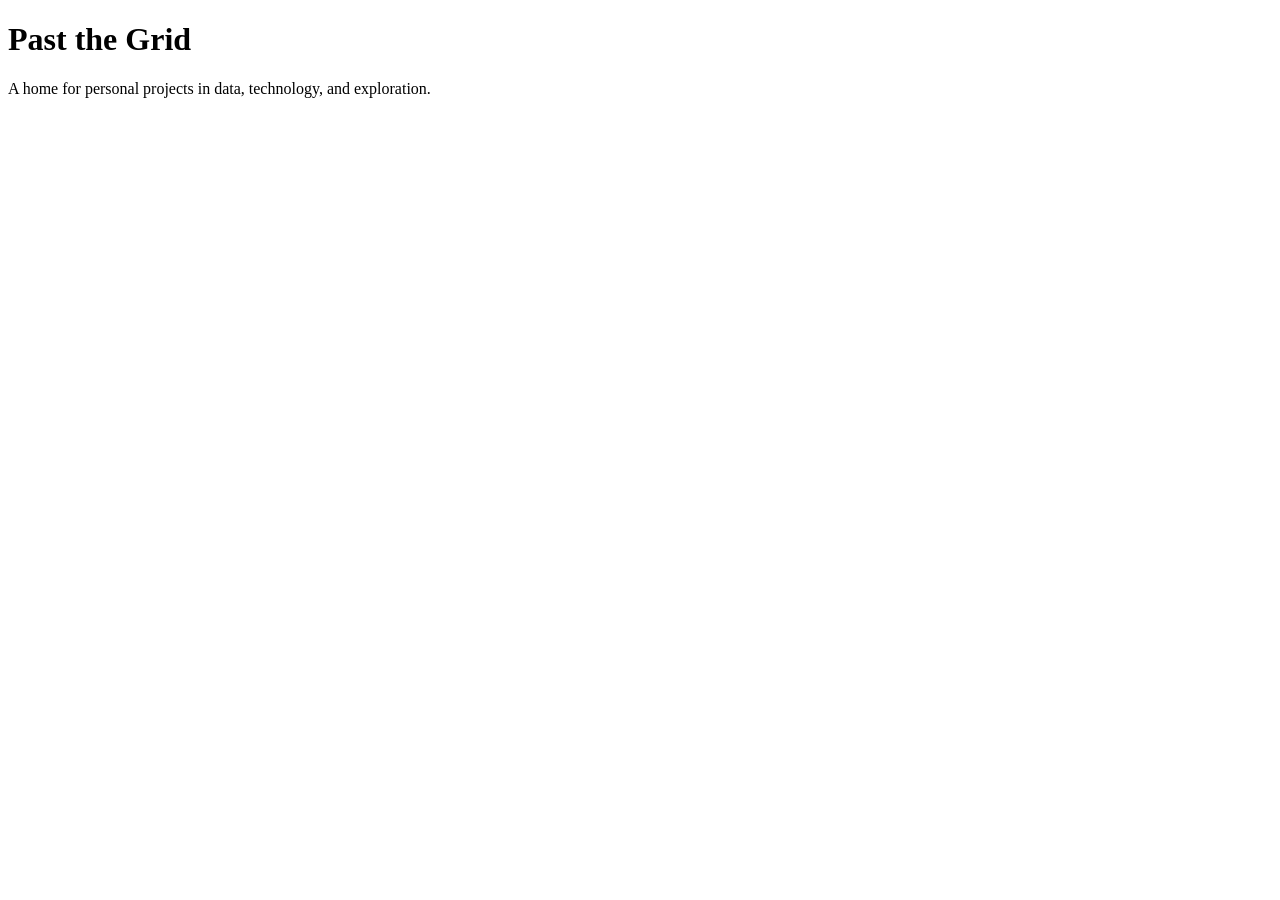
==== index.html @ f9f1a3c2 "Create index.html" ====
<!DOCTYPE html>
<html lang="en">
<head>
  <meta charset="UTF-8">
  <meta name="viewport" content="width=device-width, initial-scale=1">
  <title>Past the Grid</title>
</head>
<body>
  <h1>Past the Grid</h1>
  <p>A home for personal projects in data, technology, and exploration.</p>
</body>
</html>
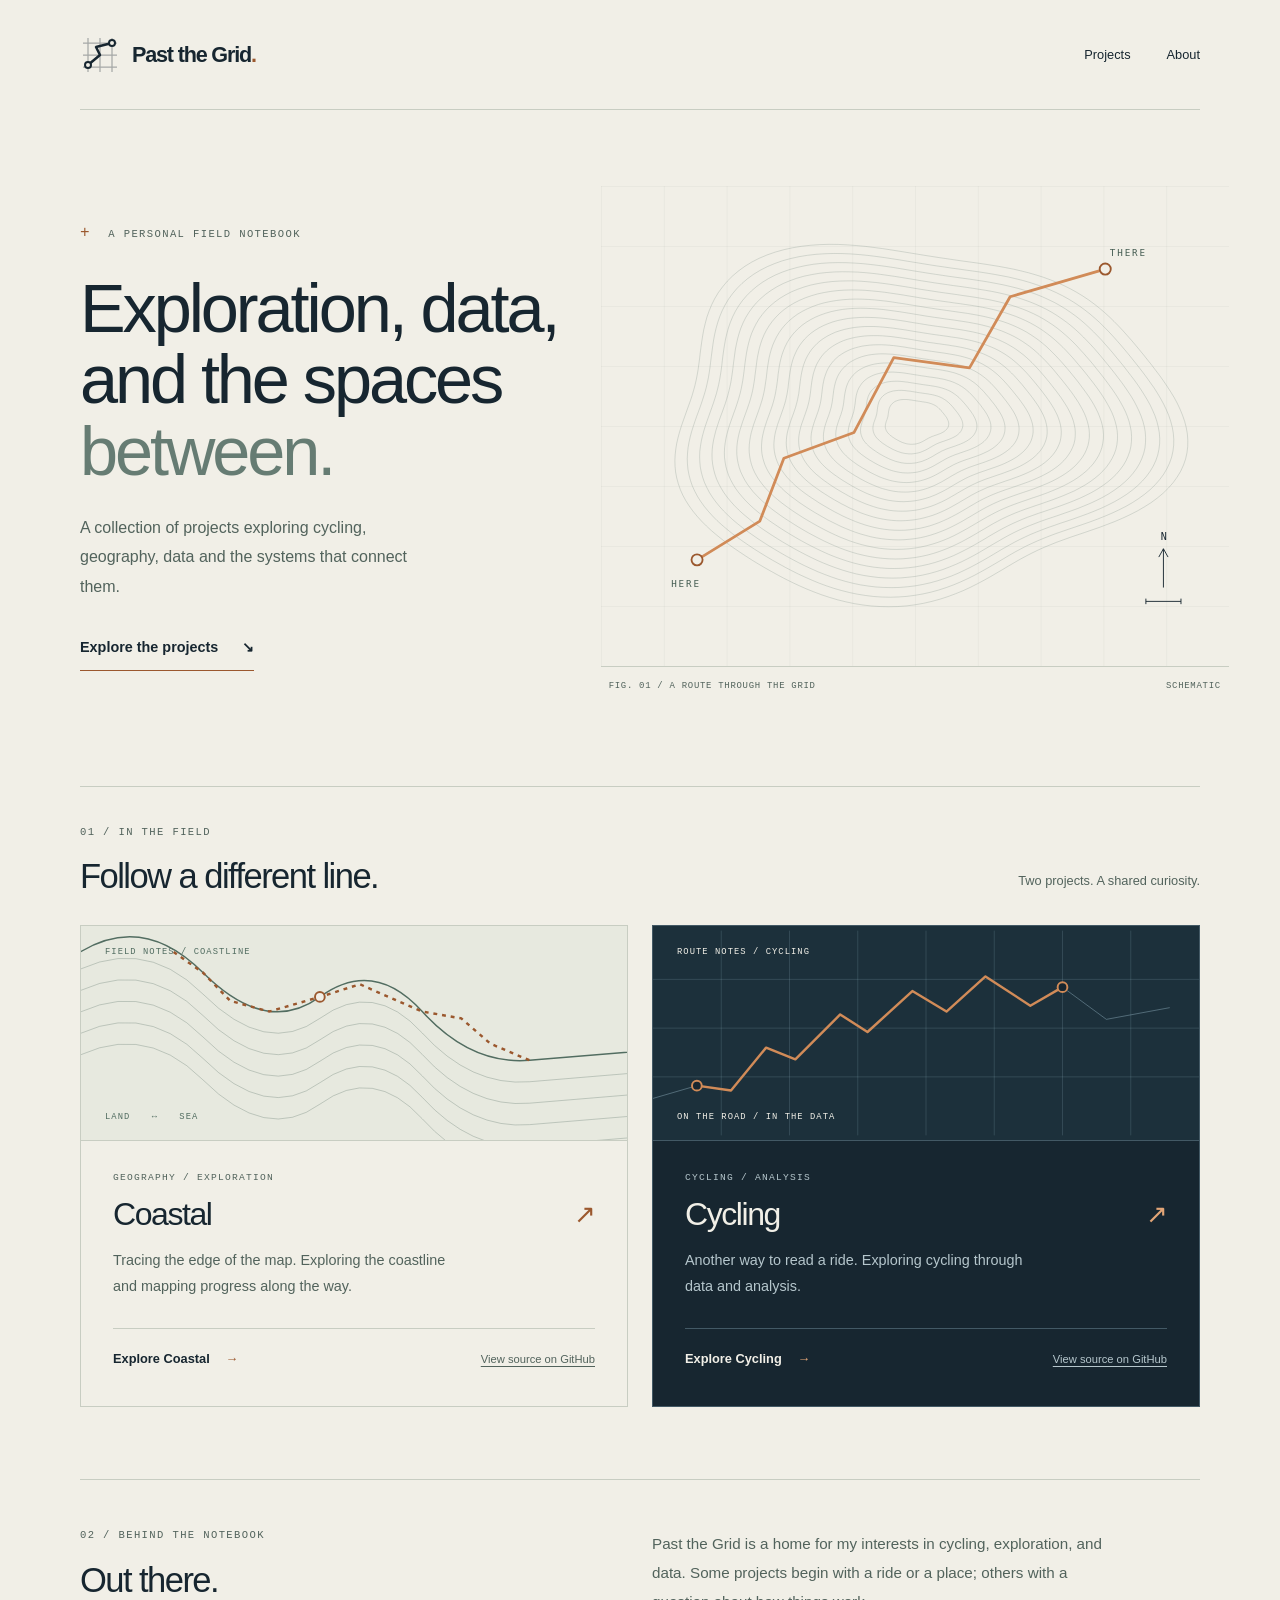
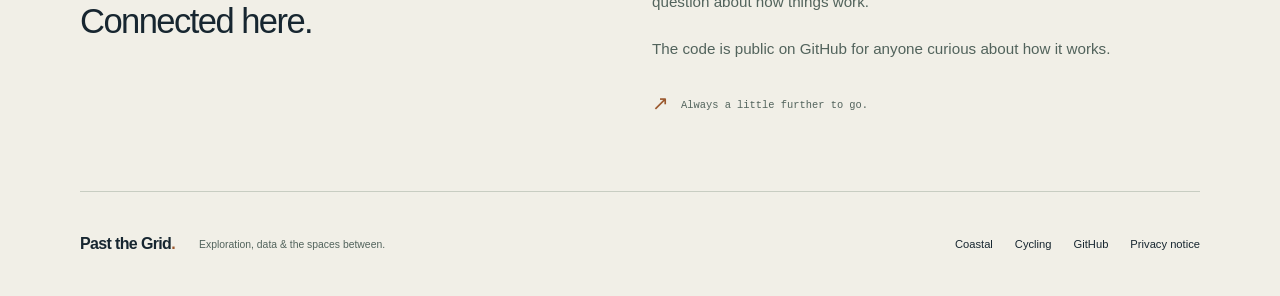
==== commit c43cb62b: "first draft of public homepage" ====
--- a/index.html
+++ b/index.html
@@ -3,10 +3,58 @@
 <head>
   <meta charset="UTF-8">
   <meta name="viewport" content="width=device-width, initial-scale=1">
-  <title>Past the Grid</title>
+  <meta name="description" content="A personal collection of projects exploring cycling, geography, data and the systems that connect them. Step into Past the Grid.">
+  <meta name="theme-color" content="#F1EFE7">
+  <title>Past the Grid — Exploration, data & the spaces between</title>
+  <link rel="icon" href="assets/favicon.svg" type="image/svg+xml">
+  <link rel="stylesheet" href="assets/identity.css">
+  <link rel="stylesheet" href="assets/home.css">
 </head>
 <body>
-  <h1>Past the Grid</h1>
-  <p>A home for personal projects in data, technology, and exploration.</p>
+  <a class="skip-link" href="#main">Skip to content</a>
+  <div class="page-shell">
+    <header class="site-header">
+      <a class="brand" href="./" aria-label="Past the Grid home"><img src="assets/symbol.svg" width="40" height="40" alt=""><span class="wordmark">Past the Grid<span class="brand-dot">.</span></span></a>
+      <nav aria-label="Main navigation"><a href="#projects">Projects</a><a href="#about">About</a></nav>
+    </header>
+    <main id="main">
+      <section class="hero" aria-labelledby="intro-heading">
+        <div class="hero-copy">
+          <p class="eyebrow"><span class="small-cross" aria-hidden="true">+</span> A personal field notebook</p>
+          <h1 id="intro-heading">Exploration, data,<br>and the spaces<br><span>between.</span></h1>
+          <p class="intro">A collection of projects exploring cycling, geography, data and the systems that connect them.</p>
+          <a class="text-link" href="#projects">Explore the projects <span aria-hidden="true">↘</span></a>
+        </div>
+        <div class="hero-map" aria-hidden="true">
+          <img src="assets/field-map.svg" width="680" height="520" alt="">
+          <div class="map-caption"><span>FIG. 01 / A ROUTE THROUGH THE GRID</span><span>SCHEMATIC</span></div>
+        </div>
+      </section>
+      <section id="projects" class="projects" aria-labelledby="projects-heading">
+        <div class="section-heading"><div><p class="eyebrow">01 / In the field</p><h2 id="projects-heading">Follow a different line.</h2></div><p>Two projects. A shared curiosity.</p></div>
+        <div class="project-grid">
+          <article class="project-card coastal-card" aria-labelledby="coastal-title">
+            <div class="card-art coastal-art" aria-hidden="true"><span class="art-label">FIELD NOTES / COASTLINE</span>
+              <svg viewBox="0 0 560 210" fill="none"><g stroke="currentColor" stroke-width="1" opacity=".3"><path d="M-20 50Q60 0 125 65T245 90 350 105 460 155 580 145M-20 72Q60 22 125 87T245 112 350 127 460 177 580 167M-20 94Q60 44 125 109T245 134 350 149 460 199 580 189M-20 116Q60 66 125 131T245 156 350 171 460 221 580 211M-20 138Q60 88 125 153T245 178 350 193 460 243 580 233"/></g><path d="M-10 28Q60-22 125 43T245 68 350 83 460 133 580 123" stroke="currentColor" stroke-width="1.5"/><path d="M95 22l30 21 28 29 40 11 52-15 41-13 34 15 30 13 40 7 30 26 40 17" stroke="#9B582E" stroke-width="2.5" stroke-dasharray="4 5"/><circle cx="245" cy="68" r="5" fill="#F1EFE7" stroke="#9B582E" stroke-width="2"/></svg>
+              <span class="art-foot">LAND <span>↔</span> SEA</span>
+            </div>
+            <div class="card-body"><p class="eyebrow">Geography / Exploration</p><h3 id="coastal-title">Coastal<span aria-hidden="true">↗</span></h3><p>Tracing the edge of the map. Exploring the coastline and mapping progress along the way.</p><div class="card-actions"><a class="card-cta" href="https://coastal.pastthegrid.uk">Explore Coastal <span aria-hidden="true">→</span></a><a class="source-link" href="https://github.com/tim-jc/coastal" aria-label="View source on GitHub for Coastal">View source on GitHub</a></div></div>
+          </article>
+          <article class="project-card cycling-card" data-theme="dark" aria-labelledby="cycling-title">
+            <div class="card-art cycling-art" aria-hidden="true"><span class="art-label">ROUTE NOTES / CYCLING</span>
+              <svg viewBox="0 0 560 210" fill="none"><g stroke="#8BA9B7" opacity=".22"><path d="M0 50h560M0 100h560M0 150h560M70 0v210M140 0v210M210 0v210M280 0v210M350 0v210M420 0v210M490 0v210"/></g><path d="M-10 175l55-16 35 5 36-44 30 12 46-46 28 18 46-42 35 21 40-36 46 30 33-19 45 33 65-12" stroke="#8BA9B7" stroke-width="1" opacity=".5"/><path d="M45 159l35 5 36-44 30 12 46-46 28 18 46-42 35 21 40-36 46 30 33-19" stroke="#D18B58" stroke-width="2.5" stroke-linejoin="round"/><g fill="#172630" stroke="#D18B58" stroke-width="2"><circle cx="45" cy="159" r="5"/><circle cx="420" cy="58" r="5"/></g></svg>
+              <span class="art-foot">ON THE ROAD / IN THE DATA</span>
+            </div>
+            <div class="card-body"><p class="eyebrow">Cycling / Analysis</p><h3 id="cycling-title">Cycling<span aria-hidden="true">↗</span></h3><p>Another way to read a ride. Exploring cycling through data and analysis.</p><div class="card-actions"><a class="card-cta" href="https://cycling.pastthegrid.uk">Explore Cycling <span aria-hidden="true">→</span></a><a class="source-link" href="https://github.com/tim-jc/cycling-analytics" aria-label="View source on GitHub for Cycling">View source on GitHub</a></div></div>
+          </article>
+        </div>
+      </section>
+      <section id="about" class="about" aria-labelledby="about-heading">
+        <div><p class="eyebrow">02 / Behind the notebook</p><h2 id="about-heading">Out there.<br>Connected here.</h2></div>
+        <div class="about-copy"><p>Past the Grid is a home for my interests in cycling, exploration, and data. Some projects begin with a ride or a place; others with a question about how things work.</p><p>The code is public on GitHub for anyone curious about how it works.</p><span class="notebook-signoff"><span aria-hidden="true">↗</span> Always a little further to go.</span></div>
+      </section>
+    </main>
+    <footer class="site-footer"><a class="footer-brand" href="./">Past the Grid<span class="brand-dot">.</span></a><p>Exploration, data &amp; the spaces between.</p><nav aria-label="Footer navigation"><a href="https://coastal.pastthegrid.uk">Coastal</a><a href="https://cycling.pastthegrid.uk">Cycling</a><a href="https://github.com/tim-jc">GitHub</a><a href="privacy.html">Privacy notice</a></nav></footer>
+  </div>
 </body>
 </html>
--- a/assets/identity.css
+++ b/assets/identity.css
@@ -0,0 +1,53 @@
+/* Portable identity foundation. Apply data-theme="dark" to any surface. */
+:root {
+  color-scheme: light;
+  --midnight: #172630;
+  --paper: #F1EFE7;
+  --sage: #667C73;
+  --copper: #D18B58;
+  --survey-blue: #8BA9B7;
+  --bg: var(--paper);
+  --ink: var(--midnight);
+  --muted: #52635C;
+  --accent: #9B582E;
+  --line: #C8CDC2;
+  --surface: #E7E9DF;
+  --focus: #854822;
+  --font-sans: "Avenir Next", Avenir, "Segoe UI", sans-serif;
+  --font-mono: "SFMono-Regular", Consolas, "Liberation Mono", monospace;
+  --space-1: .25rem;
+  --space-2: .5rem;
+  --space-3: .75rem;
+  --space-4: 1rem;
+  --space-6: 1.5rem;
+  --space-8: 2rem;
+  --space-12: 3rem;
+  --space-16: 4rem;
+  --space-24: 6rem;
+}
+[data-theme="dark"] {
+  color-scheme: dark;
+  --bg: var(--midnight);
+  --ink: var(--paper);
+  --muted: #B5C6CC;
+  --accent: #E2A577;
+  --line: #435965;
+  --surface: #1C303B;
+  --focus: #E2A577;
+  --symbol-bg: var(--midnight);
+}
+* { box-sizing: border-box; }
+html { scroll-behavior: smooth; scroll-padding-top: 2rem; }
+body { margin: 0; background: var(--bg); color: var(--ink); font-family: var(--font-sans); font-size: 1rem; line-height: 1.65; -webkit-font-smoothing: antialiased; }
+a { color: inherit; text-underline-offset: .25em; }
+a:focus-visible { outline: 3px solid var(--focus); outline-offset: 6px; }
+::selection { background: #D18B5855; }
+img, svg { max-width: 100%; }
+h1, h2, h3, p { margin: 0; }
+h1, h2, h3 { font-weight: 500; line-height: 1.1; letter-spacing: -.045em; }
+.eyebrow { color: var(--muted); font-family: var(--font-mono); font-size: .66rem; line-height: 1.5; letter-spacing: .13em; text-transform: uppercase; }
+.wordmark { font-size: 1.35rem; letter-spacing: -.055em; font-weight: 600; }
+.brand-dot { color: var(--accent); }
+.text-link { display: inline-flex; align-items: center; gap: 1.5rem; min-height: 44px; font-size: .9rem; font-weight: 600; text-decoration: none; border-bottom: 1px solid var(--accent); }
+.text-link:hover { color: var(--accent); }
+@media (prefers-reduced-motion: reduce) { html { scroll-behavior: auto; } *, *::before, *::after { animation: none !important; transition: none !important; } }
--- a/assets/home.css
+++ b/assets/home.css
@@ -0,0 +1,82 @@
+.page-shell { max-width: 1440px; padding: 0 6.25%; margin: auto; }
+.skip-link { position: absolute; left: 1rem; top: -100px; padding: .6rem 1rem; background: var(--midnight); color: var(--paper); z-index: 10; }
+.skip-link:focus { top: 1rem; }
+.site-header { min-height: 110px; display: flex; align-items: center; justify-content: space-between; border-bottom: 1px solid var(--line); gap: 1rem; }
+.brand { display: inline-flex; align-items: center; gap: .75rem; text-decoration: none; }
+.site-header nav { display: flex; gap: 2.25rem; }
+.site-header nav a, .site-footer nav a { display: inline-flex; min-height: 44px; align-items: center; font-size: .8rem; text-decoration: none; }
+.site-header nav a:hover, .site-footer nav a:hover { text-decoration: underline; }
+.hero { display: grid; grid-template-columns: 1fr 1.06fr; align-items: center; position: relative; padding: 76px 0 80px; }
+.hero-copy { position: relative; z-index: 1; }
+.hero .eyebrow { margin-bottom: 28px; }
+.small-cross { color: var(--accent); font-size: 1rem; margin-right: .6rem; }
+h1 { font-size: clamp(3rem, 5.35vw, 5rem); line-height: 1.04; }
+h1 span { color: var(--sage); }
+.intro { max-width: 360px; color: var(--muted); font-size: 1rem; line-height: 1.85; margin: 26px 0 25px; }
+.hero-map { margin: 0 -5% 0 -4%; }
+.hero-map img { display: block; width: 100%; height: auto; }
+.map-caption { display: flex; justify-content: space-between; gap: 1rem; padding: 12px 8px; border-top: 1px solid var(--line); color: var(--muted); font: .56rem/1.6 var(--font-mono); letter-spacing: .08em; }
+.projects { border-top: 1px solid var(--line); padding: 38px 0 72px; }
+.section-heading { display: flex; justify-content: space-between; align-items: end; gap: 1rem; margin-bottom: 30px; }
+.section-heading .eyebrow, .about .eyebrow { margin-bottom: 16px; }
+h2 { font-size: clamp(1.85rem, 2.7vw, 2.5rem); }
+.section-heading > p { color: var(--muted); font-size: .8rem; padding-bottom: 3px; }
+.project-grid { display: grid; grid-template-columns: 1fr 1fr; gap: 24px; }
+.project-card { background: var(--bg); color: var(--ink); border: 1px solid var(--line); text-decoration: none; display: flex; flex-direction: column; transition: border-color .2s; }
+.project-card:hover { border-color: var(--accent); }
+.card-art { height: 215px; position: relative; overflow: hidden; border-bottom: 1px solid var(--line); }
+.coastal-art { background: var(--surface); color: #526D61; }
+.cycling-art { background: var(--surface); }
+.card-art svg { width: 100%; height: 100%; position: absolute; inset: 0; }
+.art-label, .art-foot { position: absolute; left: 24px; z-index: 1; font: .55rem/1.5 var(--font-mono); letter-spacing: .12em; }
+.art-label { top: 20px; }
+.art-foot { bottom: 15px; }
+.art-foot span { padding: 0 15px; }
+.card-body { padding: 30px 32px 25px; flex: 1; display: flex; flex-direction: column; }
+.card-body .eyebrow { font-size: .6rem; }
+h3 { font-size: 2rem; margin: 12px 0 16px; display: flex; align-items: center; justify-content: space-between; }
+h3 span { color: var(--accent); font-size: 1.6rem; transition: transform .2s; }
+.project-card:hover h3 span { transform: translate(3px, -3px); }
+.card-body > p:not(.eyebrow) { color: var(--muted); font-size: .9rem; max-width: 360px; line-height: 1.8; margin-bottom: 28px; }
+.card-actions { margin-top: auto; display: flex; flex-wrap: wrap; align-items: center; justify-content: space-between; gap: 0 16px; padding-top: 8px; border-top: 1px solid var(--line); }
+.card-cta { display: inline-flex; align-items: center; gap: 16px; min-height: 44px; font-size: .8rem; font-weight: 600; text-decoration: none; }
+.card-cta:hover { text-decoration: underline; }
+.source-link { display: inline-flex; align-items: center; min-height: 44px; font-size: .7rem; color: var(--muted); }
+.card-cta span { color: var(--accent); }
+.about { display: grid; grid-template-columns: 1fr 1fr; gap: 24px; border-top: 1px solid var(--line); padding: 48px 0 70px; }
+.about h2 { line-height: 1.2; }
+.about-copy { padding-top: 2px; max-width: 470px; }
+.about-copy p { font-size: .95rem; color: var(--muted); line-height: 1.9; margin-bottom: 18px; }
+.notebook-signoff { display: inline-flex; align-items: center; gap: 12px; font: .65rem/1.6 var(--font-mono); color: var(--muted); margin-top: 8px; }
+.notebook-signoff > span { color: var(--accent); font-size: 1.25rem; }
+.site-footer { border-top: 1px solid var(--line); min-height: 105px; display: flex; align-items: center; gap: 24px; padding: 24px 0; }
+.footer-brand { text-decoration: none; font-size: 1rem; font-weight: 600; letter-spacing: -.04em; white-space: nowrap; }
+.site-footer > p { color: var(--muted); font-size: .65rem; }
+.site-footer nav { margin-left: auto; display: flex; gap: 22px; }
+.site-footer nav a { font-size: .7rem; }
+@media (min-width: 1440px) { .page-shell { padding: 0 90px; } }
+@media (max-width: 900px) { .page-shell { padding: 0 5%; } .hero { padding: 60px 0; } .hero-map { margin-left: -12%; } .site-footer { flex-wrap: wrap; gap: 8px 24px; } .site-footer nav { gap: 18px; } .site-footer > p { flex-basis: 100%; order: 3; } }
+@media (max-width: 640px) {
+  .page-shell { padding: 0 24px; }
+  .site-header { min-height: 88px; flex-wrap: wrap; padding: 16px 0; gap: 8px 16px; }
+  .wordmark { font-size: 1.15rem; }
+  .brand { gap: 8px; }
+  .brand img { width: 32px; height: 32px; }
+  .site-header nav { gap: 18px; }
+  .site-header nav a { font-size: .75rem; }
+  .hero { grid-template-columns: 1fr; padding: 44px 0 32px; }
+  h1 { font-size: clamp(2.7rem, 10.9vw, 4.25rem); }
+  .hero .eyebrow { margin-bottom: 22px; font-size: .59rem; }
+  .intro { margin-top: 22px; max-width: 350px; }
+  .hero-map { margin: 24px 0 0; }
+  .hero-map img { height: 240px; object-fit: contain; }
+  .map-caption { font-size: .47rem; }
+  .section-heading { display: block; }
+  .section-heading > p { margin-top: 14px; }
+  .projects { padding-top: 30px; padding-bottom: 40px; }
+  .project-grid { grid-template-columns: 1fr; gap: 24px; }
+  .card-art { height: 180px; }
+  .card-body { padding: 25px; }
+  .about { grid-template-columns: 1fr; gap: 26px; padding: 34px 0 40px; }
+  .site-footer nav { margin-left: 0; flex-basis: 100%; flex-wrap: wrap; }
+}
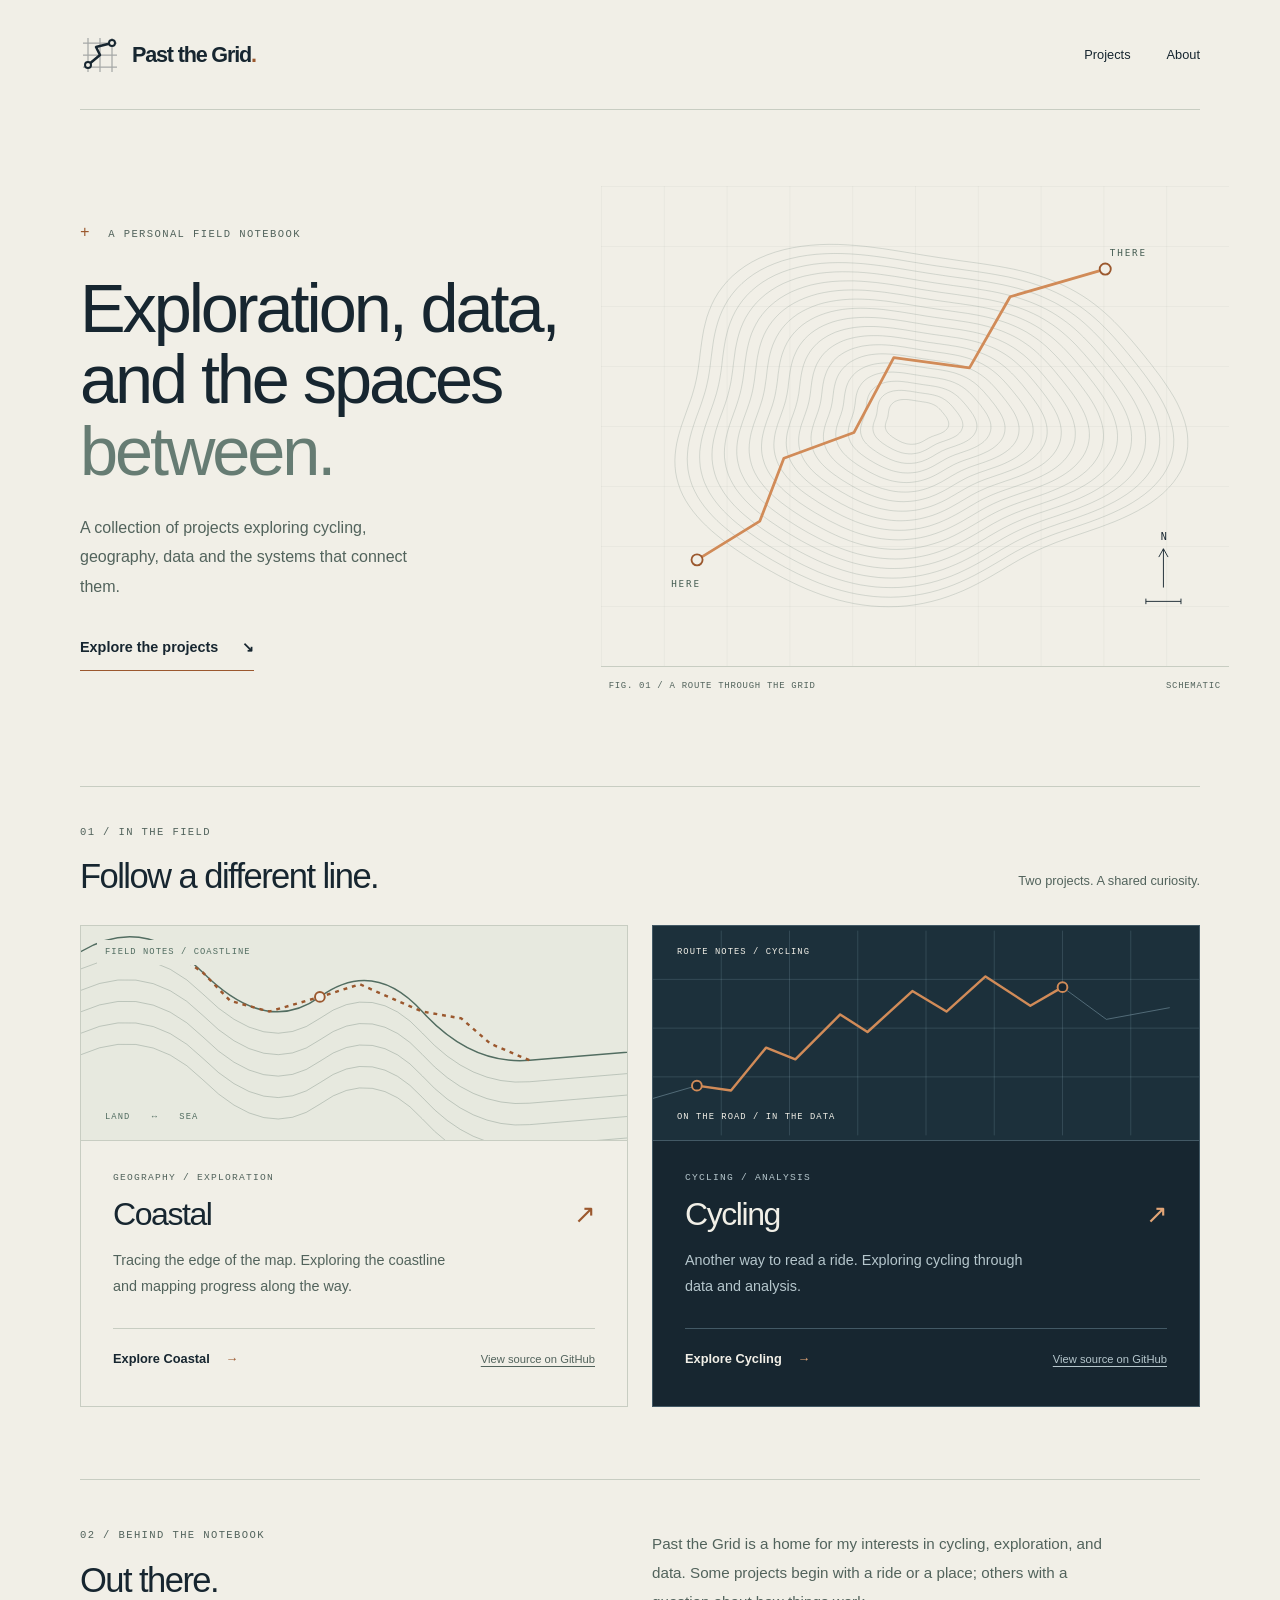
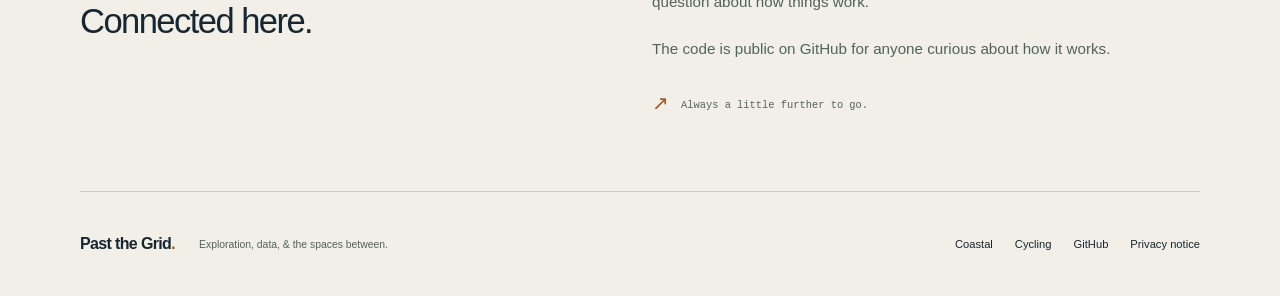
==== commit 9b0c33ef: "fixed overlapping text on coastal card" ====
--- a/index.html
+++ b/index.html
@@ -54,7 +54,7 @@
         <div class="about-copy"><p>Past the Grid is a home for my interests in cycling, exploration, and data. Some projects begin with a ride or a place; others with a question about how things work.</p><p>The code is public on GitHub for anyone curious about how it works.</p><span class="notebook-signoff"><span aria-hidden="true">↗</span> Always a little further to go.</span></div>
       </section>
     </main>
-    <footer class="site-footer"><a class="footer-brand" href="./">Past the Grid<span class="brand-dot">.</span></a><p>Exploration, data &amp; the spaces between.</p><nav aria-label="Footer navigation"><a href="https://coastal.pastthegrid.uk">Coastal</a><a href="https://cycling.pastthegrid.uk">Cycling</a><a href="https://github.com/tim-jc">GitHub</a><a href="privacy.html">Privacy notice</a></nav></footer>
+    <footer class="site-footer"><a class="footer-brand" href="./">Past the Grid<span class="brand-dot">.</span></a><p>Exploration, data, &amp; the spaces between.</p><nav aria-label="Footer navigation"><a href="https://coastal.pastthegrid.uk">Coastal</a><a href="https://cycling.pastthegrid.uk">Cycling</a><a href="https://github.com/tim-jc">GitHub</a><a href="privacy.html">Privacy notice</a></nav></footer>
   </div>
 </body>
 </html>
--- a/assets/home.css
+++ b/assets/home.css
@@ -30,6 +30,7 @@
 .card-art svg { width: 100%; height: 100%; position: absolute; inset: 0; }
 .art-label, .art-foot { position: absolute; left: 24px; z-index: 1; font: .55rem/1.5 var(--font-mono); letter-spacing: .12em; }
 .art-label { top: 20px; }
+.coastal-art .art-label::before { content: ""; position: absolute; inset: -6px -8px; z-index: -1; background: var(--surface); }
 .art-foot { bottom: 15px; }
 .art-foot span { padding: 0 15px; }
 .card-body { padding: 30px 32px 25px; flex: 1; display: flex; flex-direction: column; }
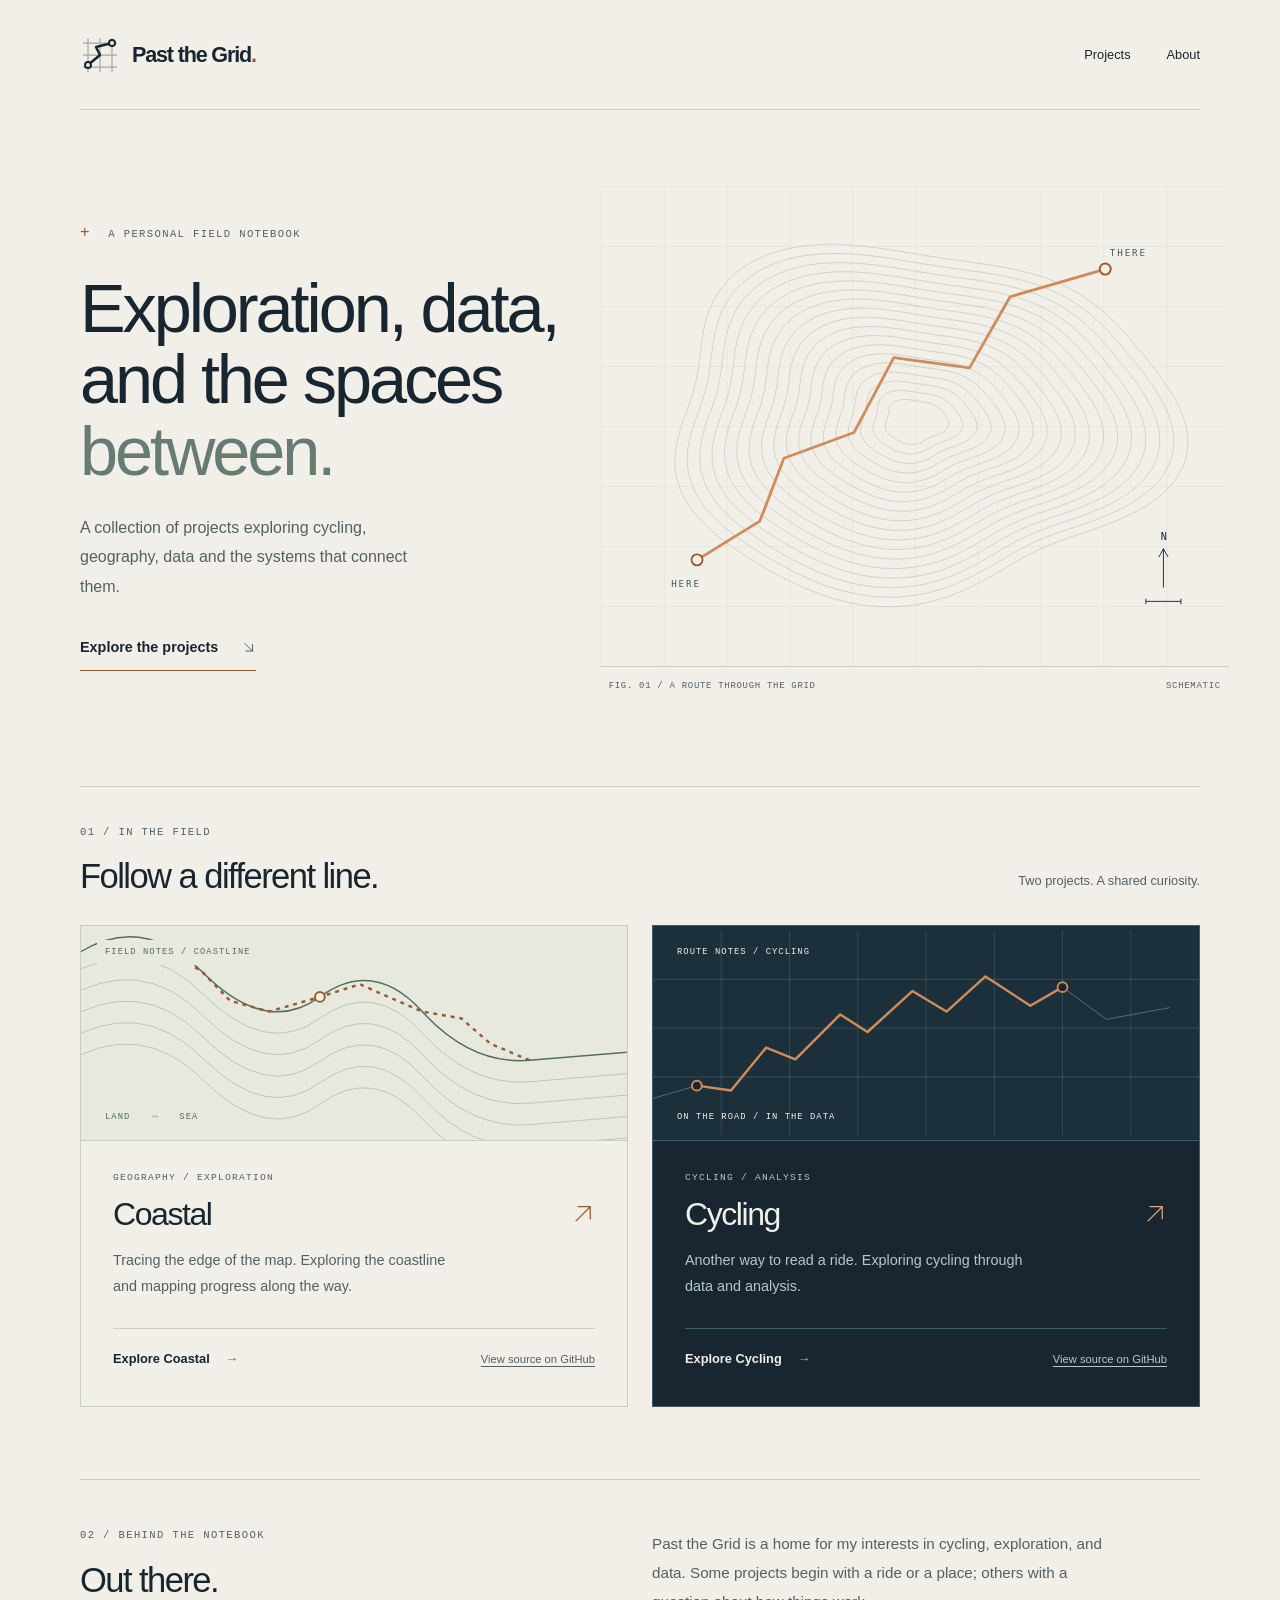
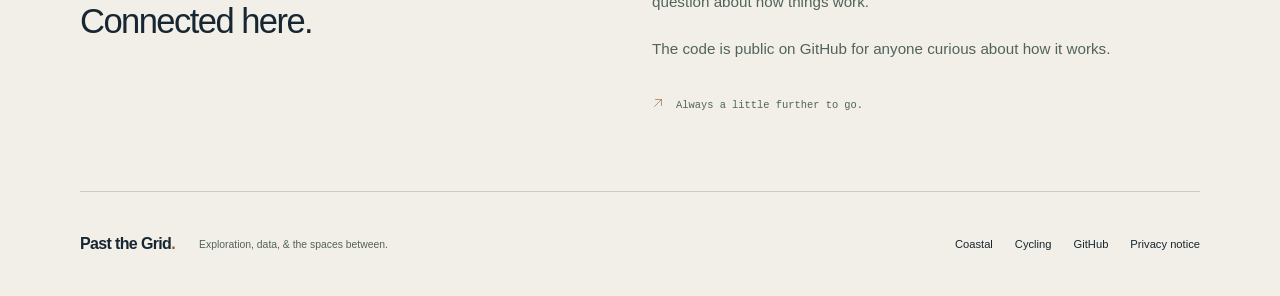
==== commit 7dcb56ba: "fix for emoji arrows" ====
--- a/index.html
+++ b/index.html
@@ -23,7 +23,7 @@
           <p class="eyebrow"><span class="small-cross" aria-hidden="true">+</span> A personal field notebook</p>
           <h1 id="intro-heading">Exploration, data,<br>and the spaces<br><span>between.</span></h1>
           <p class="intro">A collection of projects exploring cycling, geography, data and the systems that connect them.</p>
-          <a class="text-link" href="#projects">Explore the projects <span aria-hidden="true">↘</span></a>
+          <a class="text-link" href="#projects">Explore the projects <span aria-hidden="true"><svg class="direction-icon" width="1em" height="1em" viewBox="0 0 24 24" fill="none" stroke="currentColor" stroke-width="1.25" stroke-linecap="round" stroke-linejoin="round" aria-hidden="true" focusable="false"><path d="M5 5 19 19M7 19h12V7"/></svg></span></a>
         </div>
         <div class="hero-map" aria-hidden="true">
           <img src="assets/field-map.svg" width="680" height="520" alt="">
@@ -36,22 +36,22 @@
           <article class="project-card coastal-card" aria-labelledby="coastal-title">
             <div class="card-art coastal-art" aria-hidden="true"><span class="art-label">FIELD NOTES / COASTLINE</span>
               <svg viewBox="0 0 560 210" fill="none"><g stroke="currentColor" stroke-width="1" opacity=".3"><path d="M-20 50Q60 0 125 65T245 90 350 105 460 155 580 145M-20 72Q60 22 125 87T245 112 350 127 460 177 580 167M-20 94Q60 44 125 109T245 134 350 149 460 199 580 189M-20 116Q60 66 125 131T245 156 350 171 460 221 580 211M-20 138Q60 88 125 153T245 178 350 193 460 243 580 233"/></g><path d="M-10 28Q60-22 125 43T245 68 350 83 460 133 580 123" stroke="currentColor" stroke-width="1.5"/><path d="M95 22l30 21 28 29 40 11 52-15 41-13 34 15 30 13 40 7 30 26 40 17" stroke="#9B582E" stroke-width="2.5" stroke-dasharray="4 5"/><circle cx="245" cy="68" r="5" fill="#F1EFE7" stroke="#9B582E" stroke-width="2"/></svg>
-              <span class="art-foot">LAND <span>↔</span> SEA</span>
+              <span class="art-foot">LAND <span><svg class="direction-icon" width="1em" height="1em" viewBox="0 0 24 24" fill="none" stroke="currentColor" stroke-width="1.25" stroke-linecap="round" stroke-linejoin="round" aria-hidden="true" focusable="false"><path d="M3 12h18M7 8l-4 4 4 4M17 8l4 4-4 4"/></svg></span> SEA</span>
             </div>
-            <div class="card-body"><p class="eyebrow">Geography / Exploration</p><h3 id="coastal-title">Coastal<span aria-hidden="true">↗</span></h3><p>Tracing the edge of the map. Exploring the coastline and mapping progress along the way.</p><div class="card-actions"><a class="card-cta" href="https://coastal.pastthegrid.uk">Explore Coastal <span aria-hidden="true">→</span></a><a class="source-link" href="https://github.com/tim-jc/coastal" aria-label="View source on GitHub for Coastal">View source on GitHub</a></div></div>
+            <div class="card-body"><p class="eyebrow">Geography / Exploration</p><h3 id="coastal-title">Coastal<span aria-hidden="true"><svg class="direction-icon" width="1em" height="1em" viewBox="0 0 24 24" fill="none" stroke="currentColor" stroke-width="1.25" stroke-linecap="round" stroke-linejoin="round" aria-hidden="true" focusable="false"><path d="M5 19 19 5M7 5h12v12"/></svg></span></h3><p>Tracing the edge of the map. Exploring the coastline and mapping progress along the way.</p><div class="card-actions"><a class="card-cta" href="https://coastal.pastthegrid.uk">Explore Coastal <span aria-hidden="true">→</span></a><a class="source-link" href="https://github.com/tim-jc/coastal" aria-label="View source on GitHub for Coastal">View source on GitHub</a></div></div>
           </article>
           <article class="project-card cycling-card" data-theme="dark" aria-labelledby="cycling-title">
             <div class="card-art cycling-art" aria-hidden="true"><span class="art-label">ROUTE NOTES / CYCLING</span>
               <svg viewBox="0 0 560 210" fill="none"><g stroke="#8BA9B7" opacity=".22"><path d="M0 50h560M0 100h560M0 150h560M70 0v210M140 0v210M210 0v210M280 0v210M350 0v210M420 0v210M490 0v210"/></g><path d="M-10 175l55-16 35 5 36-44 30 12 46-46 28 18 46-42 35 21 40-36 46 30 33-19 45 33 65-12" stroke="#8BA9B7" stroke-width="1" opacity=".5"/><path d="M45 159l35 5 36-44 30 12 46-46 28 18 46-42 35 21 40-36 46 30 33-19" stroke="#D18B58" stroke-width="2.5" stroke-linejoin="round"/><g fill="#172630" stroke="#D18B58" stroke-width="2"><circle cx="45" cy="159" r="5"/><circle cx="420" cy="58" r="5"/></g></svg>
               <span class="art-foot">ON THE ROAD / IN THE DATA</span>
             </div>
-            <div class="card-body"><p class="eyebrow">Cycling / Analysis</p><h3 id="cycling-title">Cycling<span aria-hidden="true">↗</span></h3><p>Another way to read a ride. Exploring cycling through data and analysis.</p><div class="card-actions"><a class="card-cta" href="https://cycling.pastthegrid.uk">Explore Cycling <span aria-hidden="true">→</span></a><a class="source-link" href="https://github.com/tim-jc/cycling-analytics" aria-label="View source on GitHub for Cycling">View source on GitHub</a></div></div>
+            <div class="card-body"><p class="eyebrow">Cycling / Analysis</p><h3 id="cycling-title">Cycling<span aria-hidden="true"><svg class="direction-icon" width="1em" height="1em" viewBox="0 0 24 24" fill="none" stroke="currentColor" stroke-width="1.25" stroke-linecap="round" stroke-linejoin="round" aria-hidden="true" focusable="false"><path d="M5 19 19 5M7 5h12v12"/></svg></span></h3><p>Another way to read a ride. Exploring cycling through data and analysis.</p><div class="card-actions"><a class="card-cta" href="https://cycling.pastthegrid.uk">Explore Cycling <span aria-hidden="true">→</span></a><a class="source-link" href="https://github.com/tim-jc/cycling-analytics" aria-label="View source on GitHub for Cycling">View source on GitHub</a></div></div>
           </article>
         </div>
       </section>
       <section id="about" class="about" aria-labelledby="about-heading">
         <div><p class="eyebrow">02 / Behind the notebook</p><h2 id="about-heading">Out there.<br>Connected here.</h2></div>
-        <div class="about-copy"><p>Past the Grid is a home for my interests in cycling, exploration, and data. Some projects begin with a ride or a place; others with a question about how things work.</p><p>The code is public on GitHub for anyone curious about how it works.</p><span class="notebook-signoff"><span aria-hidden="true">↗</span> Always a little further to go.</span></div>
+        <div class="about-copy"><p>Past the Grid is a home for my interests in cycling, exploration, and data. Some projects begin with a ride or a place; others with a question about how things work.</p><p>The code is public on GitHub for anyone curious about how it works.</p><span class="notebook-signoff"><span aria-hidden="true"><svg class="direction-icon" width="1em" height="1em" viewBox="0 0 24 24" fill="none" stroke="currentColor" stroke-width="1.25" stroke-linecap="round" stroke-linejoin="round" aria-hidden="true" focusable="false"><path d="M5 19 19 5M7 5h12v12"/></svg></span> Always a little further to go.</span></div>
       </section>
     </main>
     <footer class="site-footer"><a class="footer-brand" href="./">Past the Grid<span class="brand-dot">.</span></a><p>Exploration, data, &amp; the spaces between.</p><nav aria-label="Footer navigation"><a href="https://coastal.pastthegrid.uk">Coastal</a><a href="https://cycling.pastthegrid.uk">Cycling</a><a href="https://github.com/tim-jc">GitHub</a><a href="privacy.html">Privacy notice</a></nav></footer>
--- a/assets/home.css
+++ b/assets/home.css
@@ -81,3 +81,9 @@
   .about { grid-template-columns: 1fr; gap: 26px; padding: 34px 0 40px; }
   .site-footer nav { margin-left: 0; flex-basis: 100%; flex-wrap: wrap; }
 }
+
+/* Text-sized directional marks avoid platform emoji substitution. */
+.direction-icon { display: inline-block; width: .95em; height: 1em; vertical-align: -.125em; }
+.text-link .direction-icon { width: .92em; }
+.notebook-signoff .direction-icon { width: .6em; }
+.art-foot .direction-icon { position: static; inset: auto; width: .72em; height: 1em; }
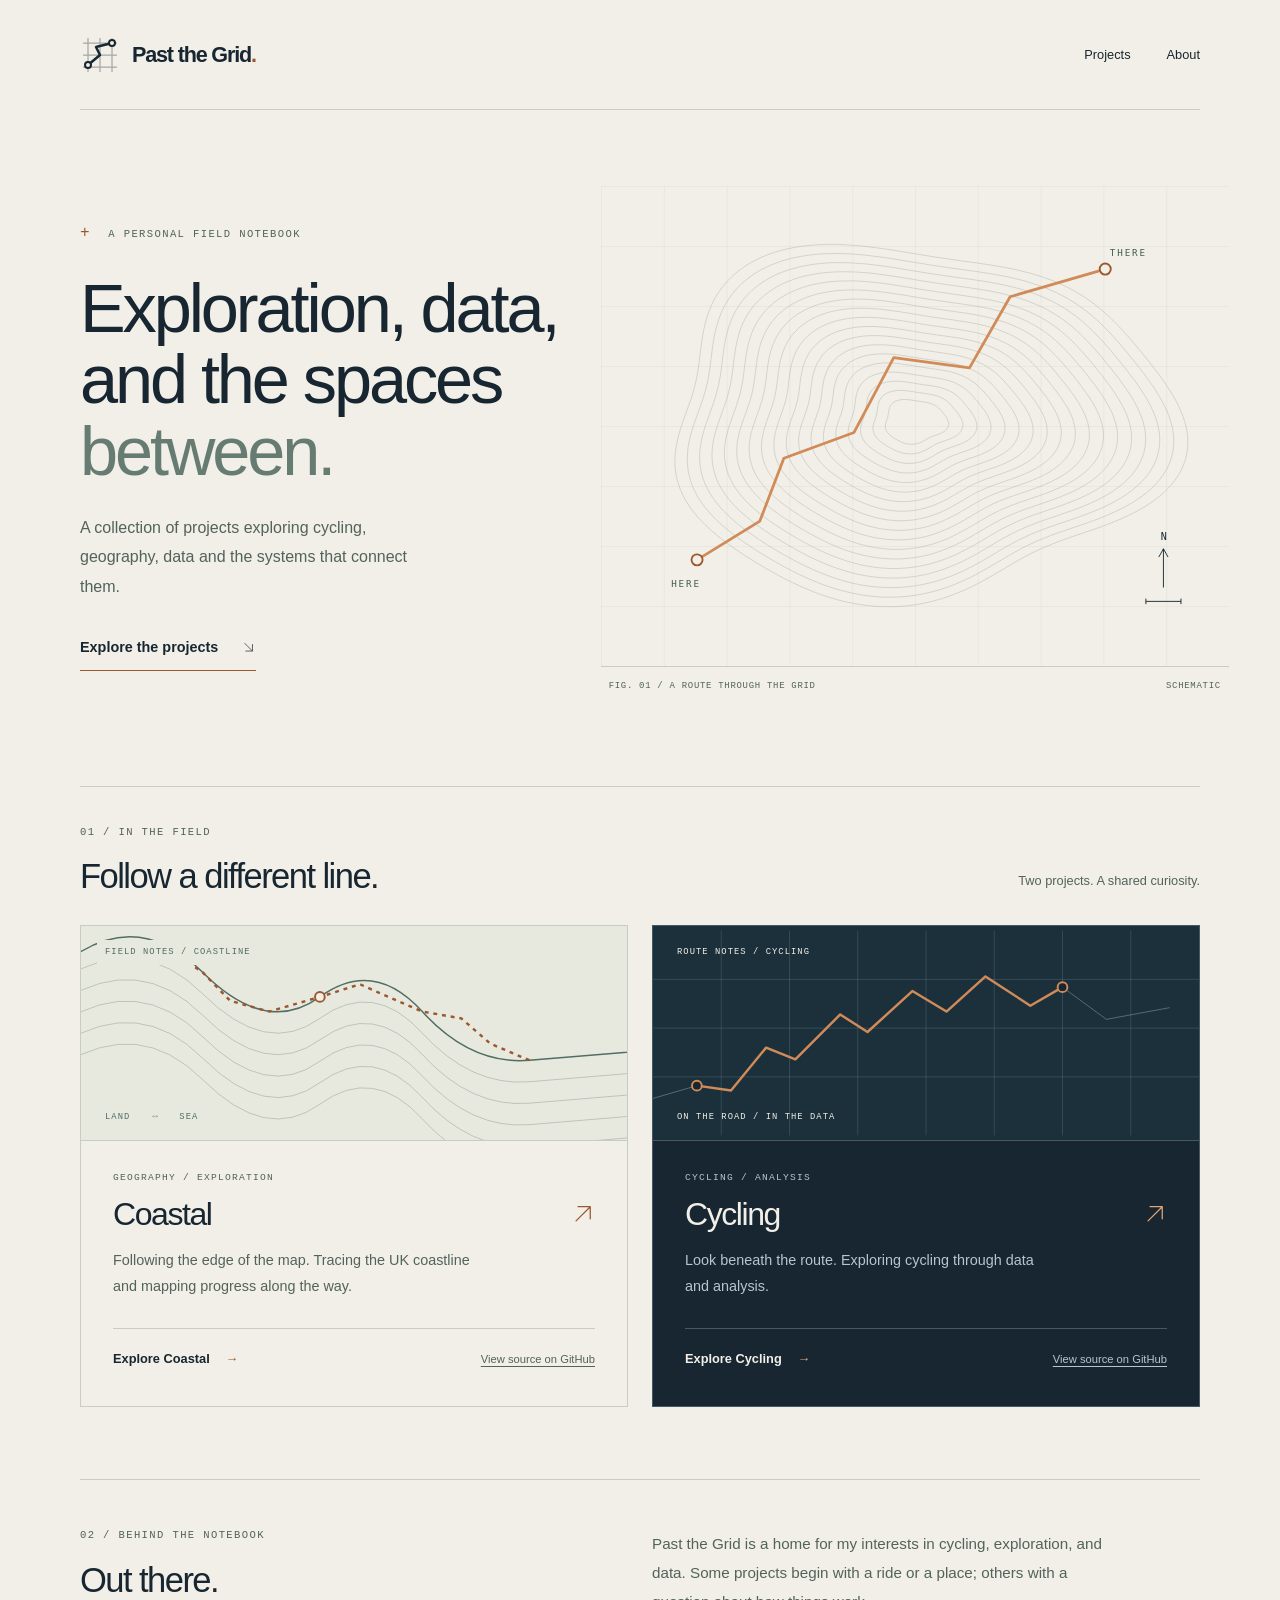
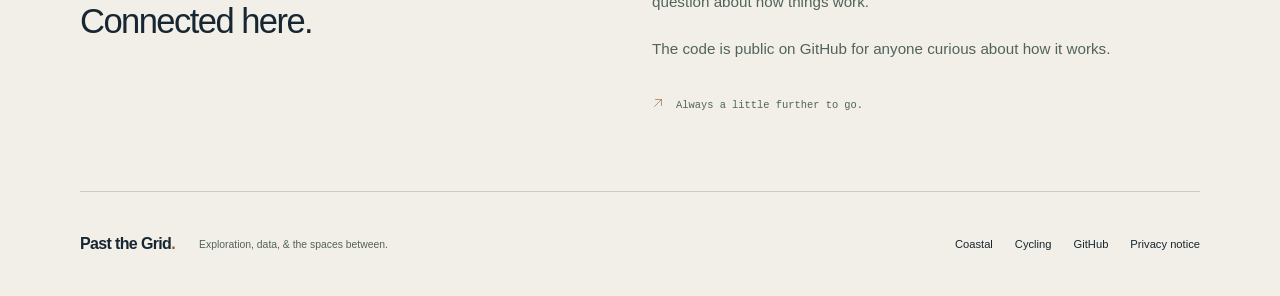
==== commit 3d1f0f4b: "text tweaks" ====
--- a/index.html
+++ b/index.html
@@ -38,14 +38,14 @@
               <svg viewBox="0 0 560 210" fill="none"><g stroke="currentColor" stroke-width="1" opacity=".3"><path d="M-20 50Q60 0 125 65T245 90 350 105 460 155 580 145M-20 72Q60 22 125 87T245 112 350 127 460 177 580 167M-20 94Q60 44 125 109T245 134 350 149 460 199 580 189M-20 116Q60 66 125 131T245 156 350 171 460 221 580 211M-20 138Q60 88 125 153T245 178 350 193 460 243 580 233"/></g><path d="M-10 28Q60-22 125 43T245 68 350 83 460 133 580 123" stroke="currentColor" stroke-width="1.5"/><path d="M95 22l30 21 28 29 40 11 52-15 41-13 34 15 30 13 40 7 30 26 40 17" stroke="#9B582E" stroke-width="2.5" stroke-dasharray="4 5"/><circle cx="245" cy="68" r="5" fill="#F1EFE7" stroke="#9B582E" stroke-width="2"/></svg>
               <span class="art-foot">LAND <span><svg class="direction-icon" width="1em" height="1em" viewBox="0 0 24 24" fill="none" stroke="currentColor" stroke-width="1.25" stroke-linecap="round" stroke-linejoin="round" aria-hidden="true" focusable="false"><path d="M3 12h18M7 8l-4 4 4 4M17 8l4 4-4 4"/></svg></span> SEA</span>
             </div>
-            <div class="card-body"><p class="eyebrow">Geography / Exploration</p><h3 id="coastal-title">Coastal<span aria-hidden="true"><svg class="direction-icon" width="1em" height="1em" viewBox="0 0 24 24" fill="none" stroke="currentColor" stroke-width="1.25" stroke-linecap="round" stroke-linejoin="round" aria-hidden="true" focusable="false"><path d="M5 19 19 5M7 5h12v12"/></svg></span></h3><p>Tracing the edge of the map. Exploring the coastline and mapping progress along the way.</p><div class="card-actions"><a class="card-cta" href="https://coastal.pastthegrid.uk">Explore Coastal <span aria-hidden="true">→</span></a><a class="source-link" href="https://github.com/tim-jc/coastal" aria-label="View source on GitHub for Coastal">View source on GitHub</a></div></div>
+            <div class="card-body"><p class="eyebrow">Geography / Exploration</p><h3 id="coastal-title">Coastal<span aria-hidden="true"><svg class="direction-icon" width="1em" height="1em" viewBox="0 0 24 24" fill="none" stroke="currentColor" stroke-width="1.25" stroke-linecap="round" stroke-linejoin="round" aria-hidden="true" focusable="false"><path d="M5 19 19 5M7 5h12v12"/></svg></span></h3><p>Following the edge of the map. Tracing the UK coastline and mapping progress along the way.</p><div class="card-actions"><a class="card-cta" href="https://coastal.pastthegrid.uk" target="_blank">Explore Coastal <span aria-hidden="true">→</span></a><a class="source-link" href="https://github.com/tim-jc/coastal" target="_blank" aria-label="View source on GitHub for Coastal">View source on GitHub</a></div></div>
           </article>
           <article class="project-card cycling-card" data-theme="dark" aria-labelledby="cycling-title">
             <div class="card-art cycling-art" aria-hidden="true"><span class="art-label">ROUTE NOTES / CYCLING</span>
               <svg viewBox="0 0 560 210" fill="none"><g stroke="#8BA9B7" opacity=".22"><path d="M0 50h560M0 100h560M0 150h560M70 0v210M140 0v210M210 0v210M280 0v210M350 0v210M420 0v210M490 0v210"/></g><path d="M-10 175l55-16 35 5 36-44 30 12 46-46 28 18 46-42 35 21 40-36 46 30 33-19 45 33 65-12" stroke="#8BA9B7" stroke-width="1" opacity=".5"/><path d="M45 159l35 5 36-44 30 12 46-46 28 18 46-42 35 21 40-36 46 30 33-19" stroke="#D18B58" stroke-width="2.5" stroke-linejoin="round"/><g fill="#172630" stroke="#D18B58" stroke-width="2"><circle cx="45" cy="159" r="5"/><circle cx="420" cy="58" r="5"/></g></svg>
               <span class="art-foot">ON THE ROAD / IN THE DATA</span>
             </div>
-            <div class="card-body"><p class="eyebrow">Cycling / Analysis</p><h3 id="cycling-title">Cycling<span aria-hidden="true"><svg class="direction-icon" width="1em" height="1em" viewBox="0 0 24 24" fill="none" stroke="currentColor" stroke-width="1.25" stroke-linecap="round" stroke-linejoin="round" aria-hidden="true" focusable="false"><path d="M5 19 19 5M7 5h12v12"/></svg></span></h3><p>Another way to read a ride. Exploring cycling through data and analysis.</p><div class="card-actions"><a class="card-cta" href="https://cycling.pastthegrid.uk">Explore Cycling <span aria-hidden="true">→</span></a><a class="source-link" href="https://github.com/tim-jc/cycling-analytics" aria-label="View source on GitHub for Cycling">View source on GitHub</a></div></div>
+            <div class="card-body"><p class="eyebrow">Cycling / Analysis</p><h3 id="cycling-title">Cycling<span aria-hidden="true"><svg class="direction-icon" width="1em" height="1em" viewBox="0 0 24 24" fill="none" stroke="currentColor" stroke-width="1.25" stroke-linecap="round" stroke-linejoin="round" aria-hidden="true" focusable="false"><path d="M5 19 19 5M7 5h12v12"/></svg></span></h3><p>Look beneath the route. Exploring cycling through data and analysis.</p><div class="card-actions"><a class="card-cta" href="https://cycling.pastthegrid.uk" target="_blank">Explore Cycling <span aria-hidden="true">→</span></a><a class="source-link" href="https://github.com/tim-jc/cycling-analytics" target="_blank" aria-label="View source on GitHub for Cycling">View source on GitHub</a></div></div>
           </article>
         </div>
       </section>
@@ -54,7 +54,7 @@
         <div class="about-copy"><p>Past the Grid is a home for my interests in cycling, exploration, and data. Some projects begin with a ride or a place; others with a question about how things work.</p><p>The code is public on GitHub for anyone curious about how it works.</p><span class="notebook-signoff"><span aria-hidden="true"><svg class="direction-icon" width="1em" height="1em" viewBox="0 0 24 24" fill="none" stroke="currentColor" stroke-width="1.25" stroke-linecap="round" stroke-linejoin="round" aria-hidden="true" focusable="false"><path d="M5 19 19 5M7 5h12v12"/></svg></span> Always a little further to go.</span></div>
       </section>
     </main>
-    <footer class="site-footer"><a class="footer-brand" href="./">Past the Grid<span class="brand-dot">.</span></a><p>Exploration, data, &amp; the spaces between.</p><nav aria-label="Footer navigation"><a href="https://coastal.pastthegrid.uk">Coastal</a><a href="https://cycling.pastthegrid.uk">Cycling</a><a href="https://github.com/tim-jc">GitHub</a><a href="privacy.html">Privacy notice</a></nav></footer>
+    <footer class="site-footer"><a class="footer-brand" href="./">Past the Grid<span class="brand-dot">.</span></a><p>Exploration, data, &amp; the spaces between.</p><nav aria-label="Footer navigation"><a href="https://coastal.pastthegrid.uk" target="_blank">Coastal</a><a href="https://cycling.pastthegrid.uk" target="_blank">Cycling</a><a href="https://github.com/tim-jc" target="_blank">GitHub</a><a href="privacy.html">Privacy notice</a></nav></footer>
   </div>
 </body>
 </html>
